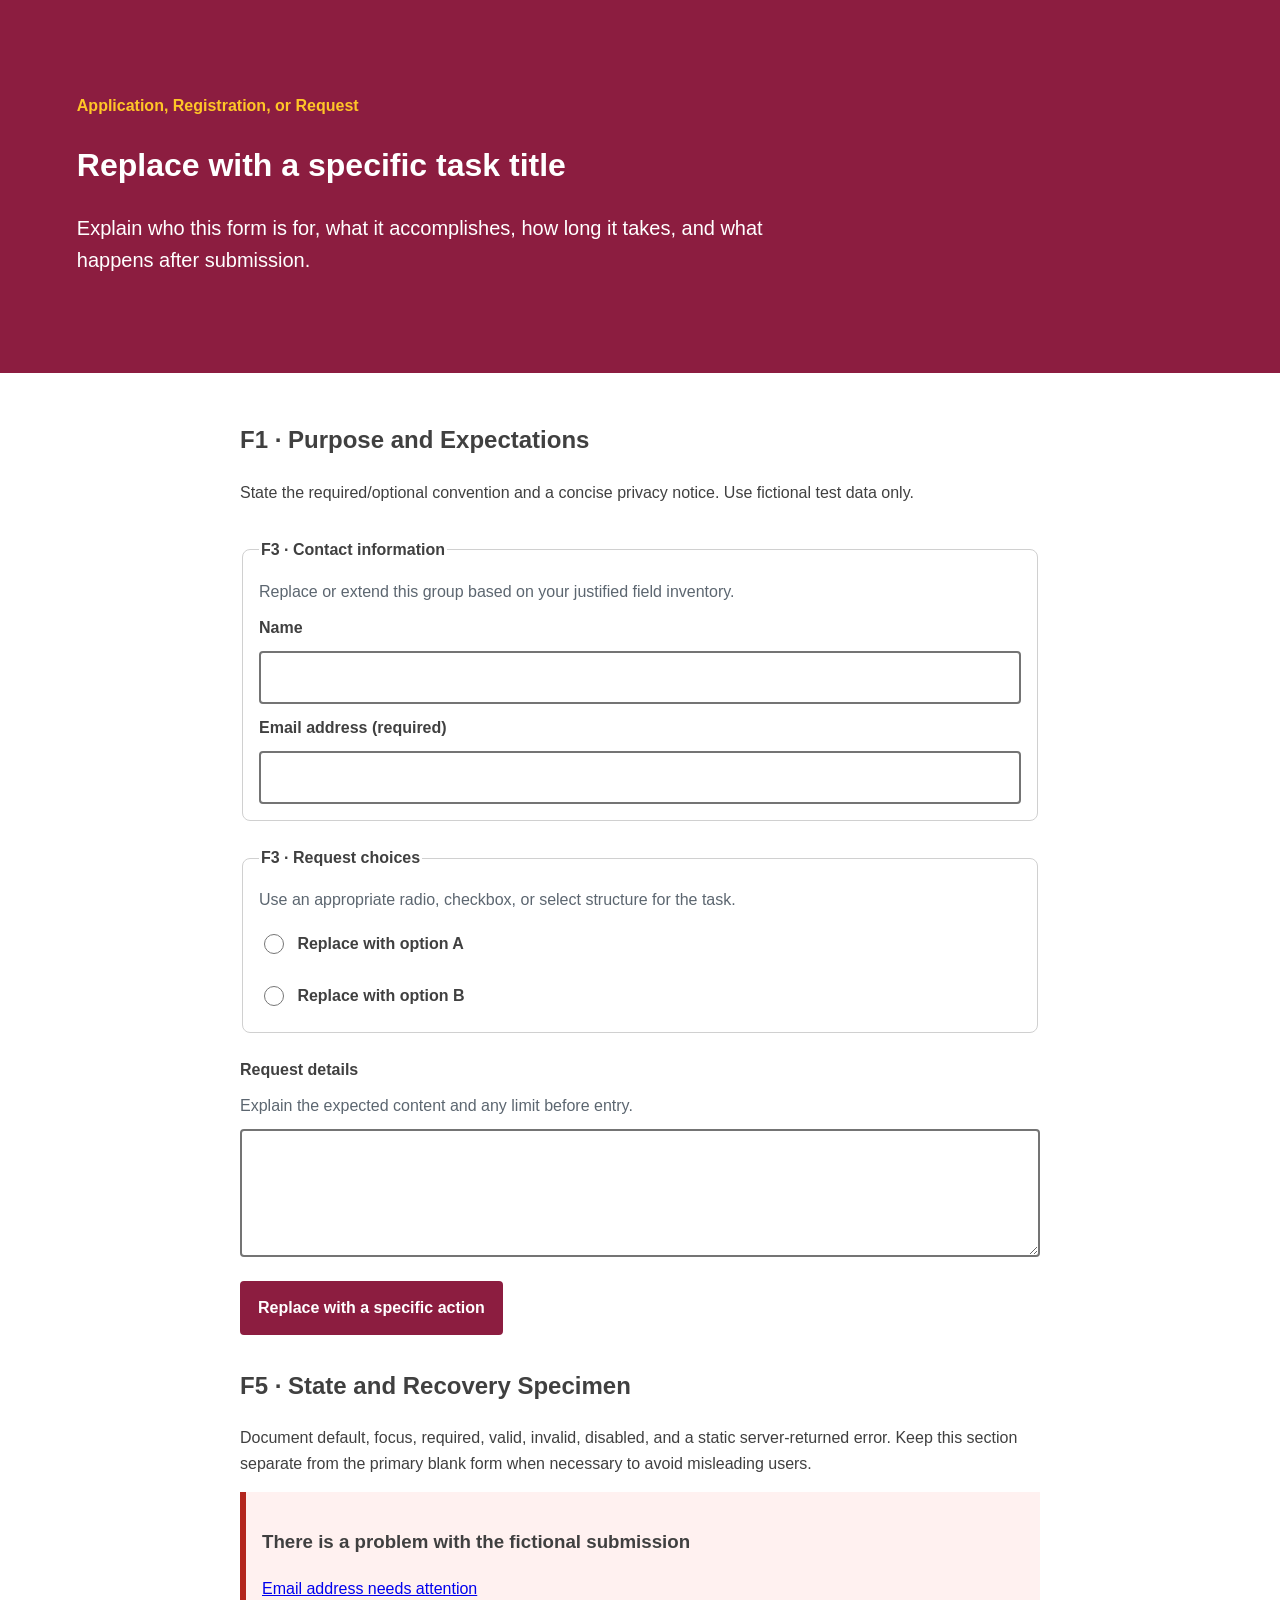
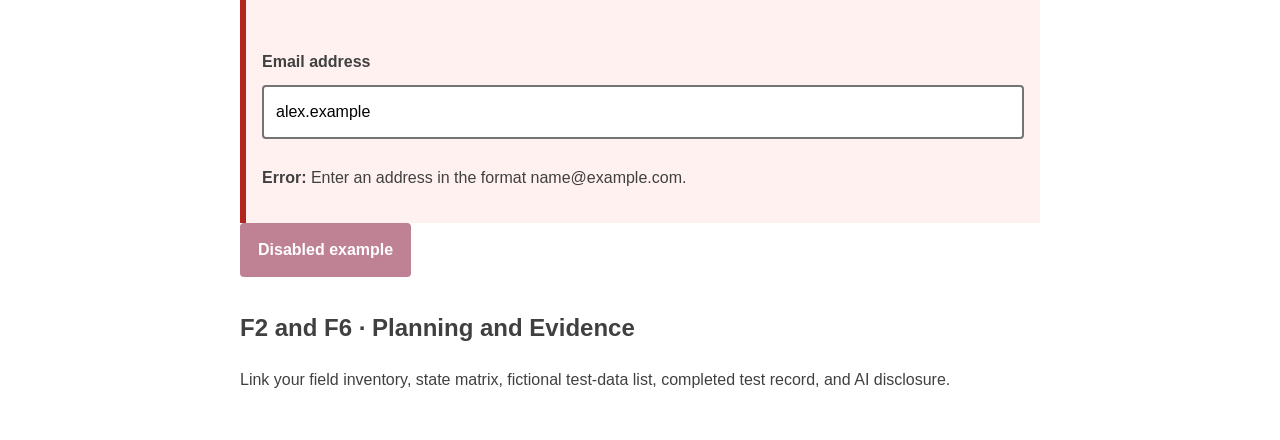
==== index.html @ 335e2324 "intial commit" ====
<!doctype html>
<html lang="en">
    <head>
        <meta charset="utf-8">
        <meta name="viewport" content="width=device-width,initial-scale=1">
        <title>Inclusive Form Flow</title><link rel="stylesheet" href="styles.css">
    </head>
    <body>
        <header class="page-header">
            <p class="eyebrow">Application, Registration, or Request</p>
            <h1>Replace with a specific task title</h1>
            <p class="lede">Explain who this form is for, what it accomplishes, how long it takes, and what happens after submission.</p>
        </header>
        <main>
            <section id="expectations">
                <h2>F1 · Purpose and Expectations</h2>
                <p>State the required/optional convention and a concise privacy notice. Use fictional test data only.</p>
            </section>
            <form action="" method="get">
                <fieldset>
                    <legend>F3 · Contact information</legend>
                    <p class="help">Replace or extend this group based on your justified field inventory.</p>
                    <div class="field">
                        <label for="name">Name</label>
                        <input id="name" name="name" type="text" autocomplete="name">
                    </div>
                    <div class="field">
                        <label for="email">Email address (required)</label>
                        <input id="email" name="email" type="email" autocomplete="email" required>
                    </div>
                </fieldset>
                <fieldset>
                    <legend>F3 · Request choices</legend>
                    <p class="help">Use an appropriate radio, checkbox, or select structure for the task.</p>
                    <label class="choice">
                        <input type="radio" name="request_type" value="option-a"> Replace with option A</label>
                        <label class="choice"><input type="radio" name="request_type" value="option-b"> Replace with option B</label>
                    </fieldset>
                    <div class="field">
                        <label for="details">Request details</label>
                        <p class="help" id="details-help">Explain the expected content and any limit before entry.</p>
                        <textarea id="details" name="details" aria-describedby="details-help"></textarea>
                    </div>
                    <button type="submit">Replace with a specific action</button>
                </form>
                <section id="states">
                    <h2>F5 · State and Recovery Specimen</h2>
                    <p>Document default, focus, required, valid, invalid, disabled, and a static server-returned error. Keep this section separate from the primary blank form when necessary to avoid misleading users.</p>
                    <div class="error-summary">
                        <h3>There is a problem with the fictional submission</h3>
                        <p><a href="#error-example">Email address needs attention</a></p>
                    </div>
                    <div class="field field-error">
                        <label for="error-example">Email address</label>
                        <input id="error-example" type="email" value="alex.example" aria-invalid="true" aria-describedby="error-message">
                        <p id="error-message"><strong>Error:</strong> Enter an address in the format name@example.com.</p>
                    </div>
                    <button type="button" disabled>Disabled example</button>
                </section>
                <section id="documentation">
                    <h2>F2 and F6 · Planning and Evidence</h2>
                    <p>Link your field inventory, state matrix, fictional test-data list, completed test record, and AI disclosure.</p>
                </section>
            </main>
        </body>
        </html>
---- styles.css ----
:root{
    --color-text:#404040;
    --color-surface:#fff;
    --color-action:#8c1d40;
    --color-accent:#ffc627;
    --color-border:#747474;
    --color-error:#b3261e;
    --color-muted:#5c6670;
    --space-3:1rem;
    --radius:.5rem;
    --measure:68ch;
}
*,*::before,*::after{
    box-sizing:border-box;
}
body{
    margin:0;
    color:var(--color-text);
    background:var(--color-surface);
    font-family:Arial,sans-serif;
    line-height:1.6;
}
.page-header{
    padding:clamp(2rem,6vw,5rem);
    background:var(--color-action);
    color:#fff;
}
.eyebrow{
    color:var(--color-accent);
    font-weight:700;
}
.lede{
    max-width:var(--measure);
    font-size:1.25rem;
}
main{
    max-width:52rem;
    margin:auto;
    padding:var(--space-3);
}
section,form{
    margin-block:2rem;
}
form,fieldset,.field{
    display:grid;
    gap:.65rem;
}
form{
    gap:1.5rem;
}
fieldset{
    padding:1rem;
    border:1px solid #d0d0d0;
    border-radius:var(--radius);
}
legend,label{
    font-weight:700;
}
.help{
    margin:0;
    color:var(--color-muted);
}
input,select,textarea,button{
    font:inherit;
}
input:not([type="radio"]):not([type="checkbox"]),select,textarea{
    width:100%;
    padding:.75rem;
    border:2px solid var(--color-border);
    border-radius:.25rem;
}
textarea{
    min-height:8rem;
    resize:vertical;
}
.choice{
    display:flex;
    gap:.65rem;
    align-items:flex-start;
    padding:.5rem 0;
}
.choice input{
    inline-size:1.25rem;
    block-size:1.25rem;
}
button{
    justify-self:start;
    min-height:44px;
    padding:.75rem 1rem;
    background:var(--color-action);
    color:#fff;
    border:2px solid var(--color-action);
    border-radius:.25rem;
    font-weight:700;
}
:focus-visible{
    outline:.2rem solid var(--color-accent);
    outline-offset:.2rem;
}
.error-summary,.field-error{
    padding:1rem;
    border-left:.4rem solid var(--color-error);
    background:#fff1f0;
}
.field-error input{
    border-color:var(--color-error);
}
button:disabled{
    opacity:.55;
    cursor:not-allowed;
}
@media (min-width:48rem){
    .paired-fields{
        display:grid;
        grid-template-columns:1fr 1fr;
        gap:1rem;
    }
}
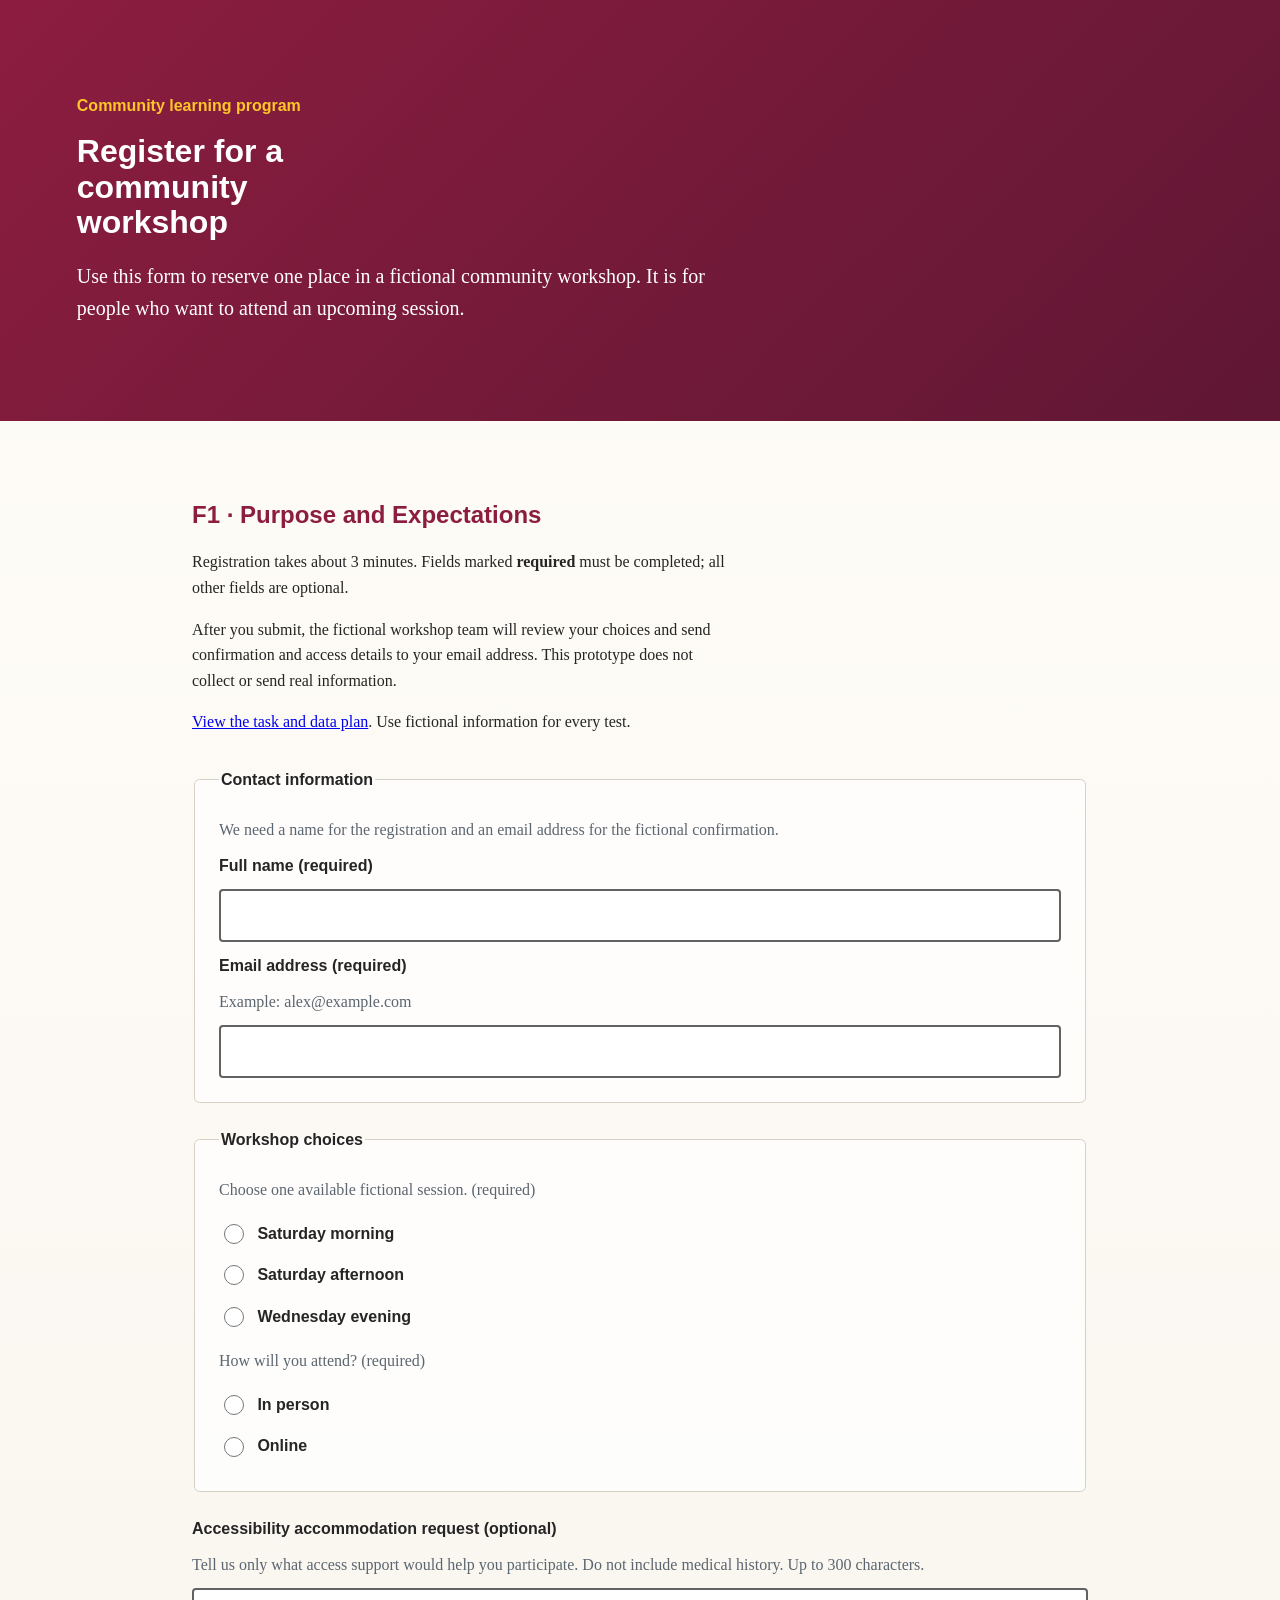
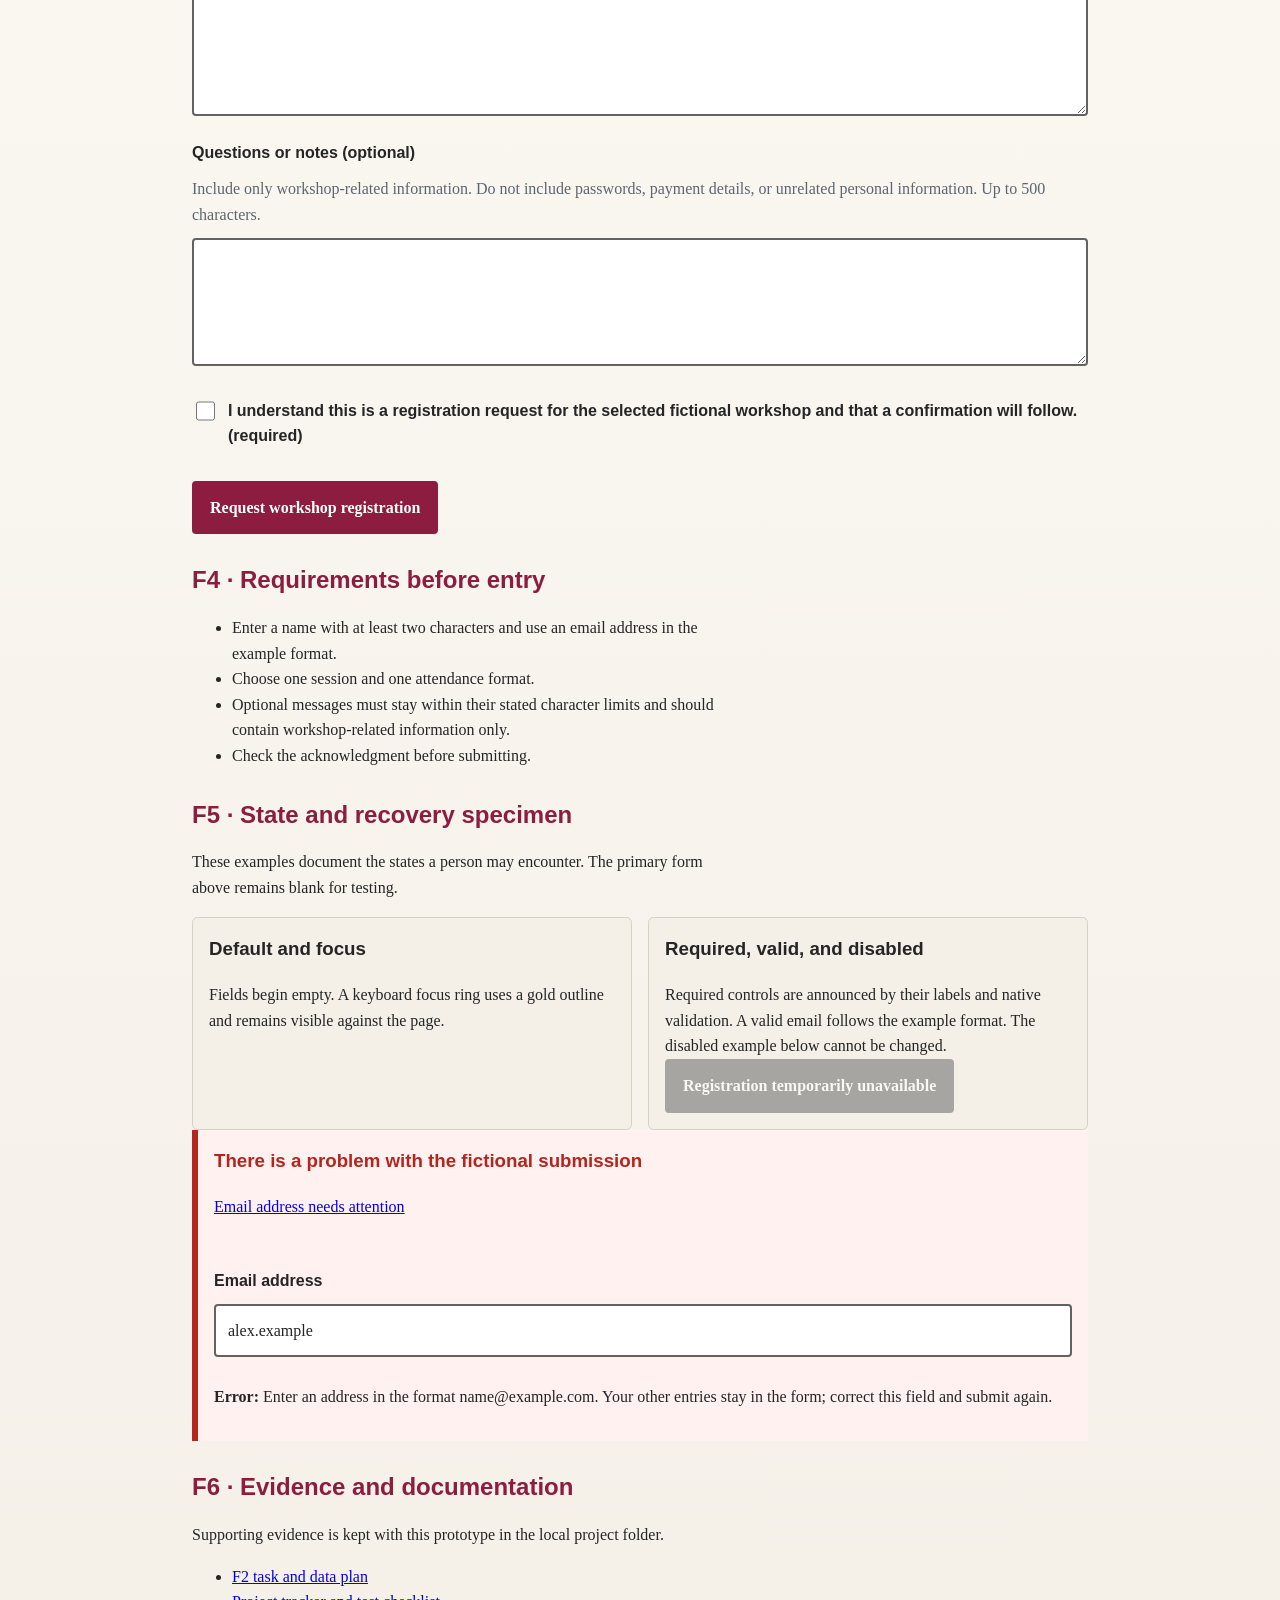
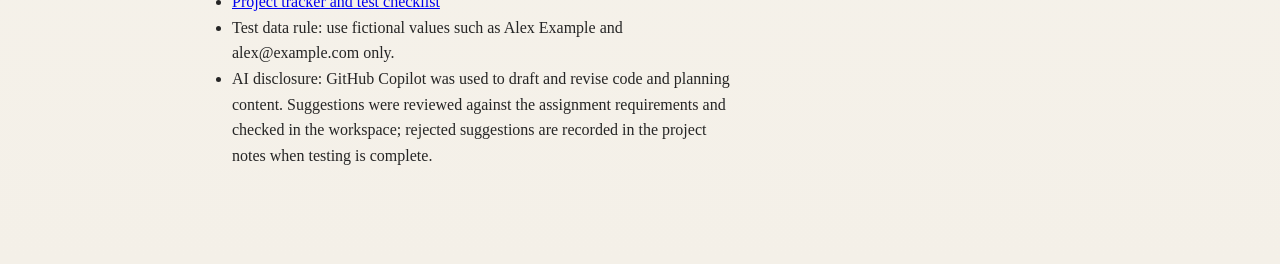
==== commit 6508f36c: "Complete community workshop registration form and design system" ====
--- a/index.html
+++ b/index.html
@@ -3,64 +3,113 @@
     <head>
         <meta charset="utf-8">
         <meta name="viewport" content="width=device-width,initial-scale=1">
-        <title>Inclusive Form Flow</title><link rel="stylesheet" href="styles.css">
+        <title>Community Workshop Registration</title>
+        <link rel="stylesheet" href="styles.css">
     </head>
     <body>
         <header class="page-header">
-            <p class="eyebrow">Application, Registration, or Request</p>
-            <h1>Replace with a specific task title</h1>
-            <p class="lede">Explain who this form is for, what it accomplishes, how long it takes, and what happens after submission.</p>
+            <p class="eyebrow">Community learning program</p>
+            <h1>Register for a community workshop</h1>
+            <p class="lede">Use this form to reserve one place in a fictional community workshop. It is for people who want to attend an upcoming session.</p>
         </header>
         <main>
             <section id="expectations">
                 <h2>F1 · Purpose and Expectations</h2>
-                <p>State the required/optional convention and a concise privacy notice. Use fictional test data only.</p>
+                <p>Registration takes about 3 minutes. Fields marked <strong>required</strong> must be completed; all other fields are optional.</p>
+                <p>After you submit, the fictional workshop team will review your choices and send confirmation and access details to your email address. This prototype does not collect or send real information.</p>
+                <p><a href="field-inventory-template.html">View the task and data plan</a>. Use fictional information for every test.</p>
             </section>
             <form action="" method="get">
                 <fieldset>
-                    <legend>F3 · Contact information</legend>
-                    <p class="help">Replace or extend this group based on your justified field inventory.</p>
+                    <legend>Contact information</legend>
+                    <p class="help">We need a name for the registration and an email address for the fictional confirmation.</p>
                     <div class="field">
-                        <label for="name">Name</label>
-                        <input id="name" name="name" type="text" autocomplete="name">
+                        <label for="name">Full name <span>(required)</span></label>
+                        <input id="name" name="name" type="text" autocomplete="name" minlength="2" required>
                     </div>
                     <div class="field">
                         <label for="email">Email address (required)</label>
-                        <input id="email" name="email" type="email" autocomplete="email" required>
+                        <p class="help" id="email-help">Example: alex@example.com</p>
+                        <input id="email" name="email" type="email" autocomplete="email" inputmode="email" aria-describedby="email-help" required>
                     </div>
                 </fieldset>
                 <fieldset>
-                    <legend>F3 · Request choices</legend>
-                    <p class="help">Use an appropriate radio, checkbox, or select structure for the task.</p>
-                    <label class="choice">
-                        <input type="radio" name="request_type" value="option-a"> Replace with option A</label>
-                        <label class="choice"><input type="radio" name="request_type" value="option-b"> Replace with option B</label>
-                    </fieldset>
+                    <legend>Workshop choices</legend>
                     <div class="field">
-                        <label for="details">Request details</label>
-                        <p class="help" id="details-help">Explain the expected content and any limit before entry.</p>
-                        <textarea id="details" name="details" aria-describedby="details-help"></textarea>
+                        <p id="session-help" class="help">Choose one available fictional session. (required)</p>
+                        <div role="group" aria-labelledby="session-help">
+                            <label class="choice"><input type="radio" name="workshop_session" value="morning" required> Saturday morning</label>
+                            <label class="choice"><input type="radio" name="workshop_session" value="afternoon"> Saturday afternoon</label>
+                            <label class="choice"><input type="radio" name="workshop_session" value="evening"> Wednesday evening</label>
+                        </div>
                     </div>
-                    <button type="submit">Replace with a specific action</button>
-                </form>
-                <section id="states">
-                    <h2>F5 · State and Recovery Specimen</h2>
-                    <p>Document default, focus, required, valid, invalid, disabled, and a static server-returned error. Keep this section separate from the primary blank form when necessary to avoid misleading users.</p>
-                    <div class="error-summary">
-                        <h3>There is a problem with the fictional submission</h3>
-                        <p><a href="#error-example">Email address needs attention</a></p>
+                    <div class="field">
+                        <p id="format-help" class="help">How will you attend? (required)</p>
+                        <div role="group" aria-labelledby="format-help">
+                            <label class="choice"><input type="radio" name="attendance_format" value="in_person" required> In person</label>
+                            <label class="choice"><input type="radio" name="attendance_format" value="online"> Online</label>
+                        </div>
                     </div>
-                    <div class="field field-error">
-                        <label for="error-example">Email address</label>
-                        <input id="error-example" type="email" value="alex.example" aria-invalid="true" aria-describedby="error-message">
-                        <p id="error-message"><strong>Error:</strong> Enter an address in the format name@example.com.</p>
+                </fieldset>
+                <div class="field">
+                    <label for="accommodation">Accessibility accommodation request (optional)</label>
+                    <p class="help" id="accommodation-help">Tell us only what access support would help you participate. Do not include medical history. Up to 300 characters.</p>
+                    <textarea id="accommodation" name="accommodation" maxlength="300" aria-describedby="accommodation-help"></textarea>
+                </div>
+                <div class="field">
+                    <label for="notes">Questions or notes (optional)</label>
+                    <p class="help" id="notes-help">Include only workshop-related information. Do not include passwords, payment details, or unrelated personal information. Up to 500 characters.</p>
+                    <textarea id="notes" name="notes" maxlength="500" aria-describedby="notes-help"></textarea>
+                </div>
+                <label class="choice">
+                    <input type="checkbox" name="registration_acknowledged" value="accepted" required>
+                    I understand this is a registration request for the selected fictional workshop and that a confirmation will follow. (required)
+                </label>
+                <button type="submit">Request workshop registration</button>
+            </form>
+            <section id="requirements">
+                <h2>F4 · Requirements before entry</h2>
+                <ul>
+                    <li>Enter a name with at least two characters and use an email address in the example format.</li>
+                    <li>Choose one session and one attendance format.</li>
+                    <li>Optional messages must stay within their stated character limits and should contain workshop-related information only.</li>
+                    <li>Check the acknowledgment before submitting.</li>
+                </ul>
+            </section>
+            <section id="states">
+                <h2>F5 · State and recovery specimen</h2>
+                <p>These examples document the states a person may encounter. The primary form above remains blank for testing.</p>
+                <div class="state-grid">
+                    <div class="state-example">
+                        <h3>Default and focus</h3>
+                        <p>Fields begin empty. A keyboard focus ring uses a gold outline and remains visible against the page.</p>
                     </div>
-                    <button type="button" disabled>Disabled example</button>
-                </section>
-                <section id="documentation">
-                    <h2>F2 and F6 · Planning and Evidence</h2>
-                    <p>Link your field inventory, state matrix, fictional test-data list, completed test record, and AI disclosure.</p>
-                </section>
+                    <div class="state-example">
+                        <h3>Required, valid, and disabled</h3>
+                        <p>Required controls are announced by their labels and native validation. A valid email follows the example format. The disabled example below cannot be changed.</p>
+                        <button type="button" disabled>Registration temporarily unavailable</button>
+                    </div>
+                </div>
+                <div class="error-summary">
+                    <h3>There is a problem with the fictional submission</h3>
+                    <p><a href="#error-example">Email address needs attention</a></p>
+                </div>
+                <div class="field field-error">
+                    <label for="error-example">Email address</label>
+                    <input id="error-example" type="email" value="alex.example" aria-invalid="true" aria-describedby="error-message">
+                    <p id="error-message"><strong>Error:</strong> Enter an address in the format name@example.com. Your other entries stay in the form; correct this field and submit again.</p>
+                </div>
+            </section>
+            <section id="documentation">
+                <h2>F6 · Evidence and documentation</h2>
+                <p>Supporting evidence is kept with this prototype in the local project folder.</p>
+                <ul>
+                    <li><a href="field-inventory-template.html">F2 task and data plan</a></li>
+                    <li><a href="assessment-tracker.html">Project tracker and test checklist</a></li>
+                    <li>Test data rule: use fictional values such as Alex Example and alex@example.com only.</li>
+                    <li>AI disclosure: GitHub Copilot was used to draft and revise code and planning content. Suggestions were reviewed against the assignment requirements and checked in the workspace; rejected suggestions are recorded in the project notes when testing is complete.</li>
+                </ul>
+            </section>
             </main>
         </body>
         </html>
--- a/styles.css
+++ b/styles.css
@@ -1,13 +1,15 @@
 :root{
-    --color-text:#404040;
-    --color-surface:#fff;
+    --color-text:#252525;
+    --color-surface:#fffdf8;
+    --color-surface-alt:#f4f0e8;
     --color-action:#8c1d40;
     --color-accent:#ffc627;
-    --color-border:#747474;
+    --color-border:#626262;
+    --color-border-soft:#d6d0c5;
     --color-error:#b3261e;
     --color-muted:#5c6670;
     --space-3:1rem;
-    --radius:.5rem;
+    --radius:.35rem;
     --measure:68ch;
 }
 *,*::before,*::after{
@@ -16,13 +18,27 @@
 body{
     margin:0;
     color:var(--color-text);
-    background:var(--color-surface);
-    font-family:Arial,sans-serif;
+    background:linear-gradient(180deg,#fffdf8 0%,#f4f0e8 100%);
+    font-family:Georgia,"Times New Roman",serif;
     line-height:1.6;
+}
+.page-header h1,
+h2,
+h3,
+button,
+label,
+legend,
+.eyebrow{
+    font-family:"Trebuchet MS",Arial,sans-serif;
+}
+.page-header h1{
+    max-width:18ch;
+    margin-block:.35rem 1rem;
+    line-height:1.1;
 }
 .page-header{
     padding:clamp(2rem,6vw,5rem);
-    background:var(--color-action);
+    background:linear-gradient(135deg,var(--color-action),#5f1733);
     color:#fff;
 }
 .eyebrow{
@@ -34,12 +50,23 @@
     font-size:1.25rem;
 }
 main{
-    max-width:52rem;
+    max-width:58rem;
     margin:auto;
-    padding:var(--space-3);
+    padding:clamp(1rem,4vw,3rem) var(--space-3) 4rem;
 }
 section,form{
     margin-block:2rem;
+}
+h2{
+    color:var(--color-action);
+    line-height:1.2;
+}
+h3{
+    margin-block-start:0;
+}
+section > p,
+section > ul{
+    max-width:var(--measure);
 }
 form,fieldset,.field{
     display:grid;
@@ -49,9 +76,10 @@
     gap:1.5rem;
 }
 fieldset{
-    padding:1rem;
-    border:1px solid #d0d0d0;
+    padding:clamp(1rem,3vw,1.5rem);
+    border:1px solid var(--color-border-soft);
     border-radius:var(--radius);
+    background:rgba(255,255,255,.72);
 }
 legend,label{
     font-weight:700;
@@ -68,6 +96,13 @@
     padding:.75rem;
     border:2px solid var(--color-border);
     border-radius:.25rem;
+    background:#fff;
+    color:var(--color-text);
+}
+input:not([type="radio"]):not([type="checkbox"]):focus,
+select:focus,
+textarea:focus{
+    border-color:var(--color-action);
 }
 textarea{
     min-height:8rem;
@@ -82,6 +117,8 @@
 .choice input{
     inline-size:1.25rem;
     block-size:1.25rem;
+    margin-block-start:.2rem;
+    accent-color:var(--color-action);
 }
 button{
     justify-self:start;
@@ -92,6 +129,12 @@
     border:2px solid var(--color-action);
     border-radius:.25rem;
     font-weight:700;
+    cursor:pointer;
+    transition:background-color .15s ease,transform .15s ease;
+}
+button:hover:not(:disabled){
+    background:#68162f;
+    transform:translateY(-1px);
 }
 :focus-visible{
     outline:.2rem solid var(--color-accent);
@@ -102,12 +145,31 @@
     border-left:.4rem solid var(--color-error);
     background:#fff1f0;
 }
+.error-summary h3{
+    color:var(--color-error);
+}
 .field-error input{
     border-color:var(--color-error);
+    background:#fffafa;
+}
+.state-grid{
+    display:grid;
+    gap:1rem;
+}
+.state-example{
+    padding:1rem;
+    border:1px solid var(--color-border-soft);
+    border-radius:var(--radius);
+    background:var(--color-surface-alt);
+}
+.state-example p{
+    margin-block-end:0;
 }
 button:disabled{
     opacity:.55;
     cursor:not-allowed;
+    background:#686868;
+    border-color:#686868;
 }
 @media (min-width:48rem){
     .paired-fields{
@@ -115,4 +177,7 @@
         grid-template-columns:1fr 1fr;
         gap:1rem;
     }
+    .state-grid{
+        grid-template-columns:1fr 1fr;
+    }
 }
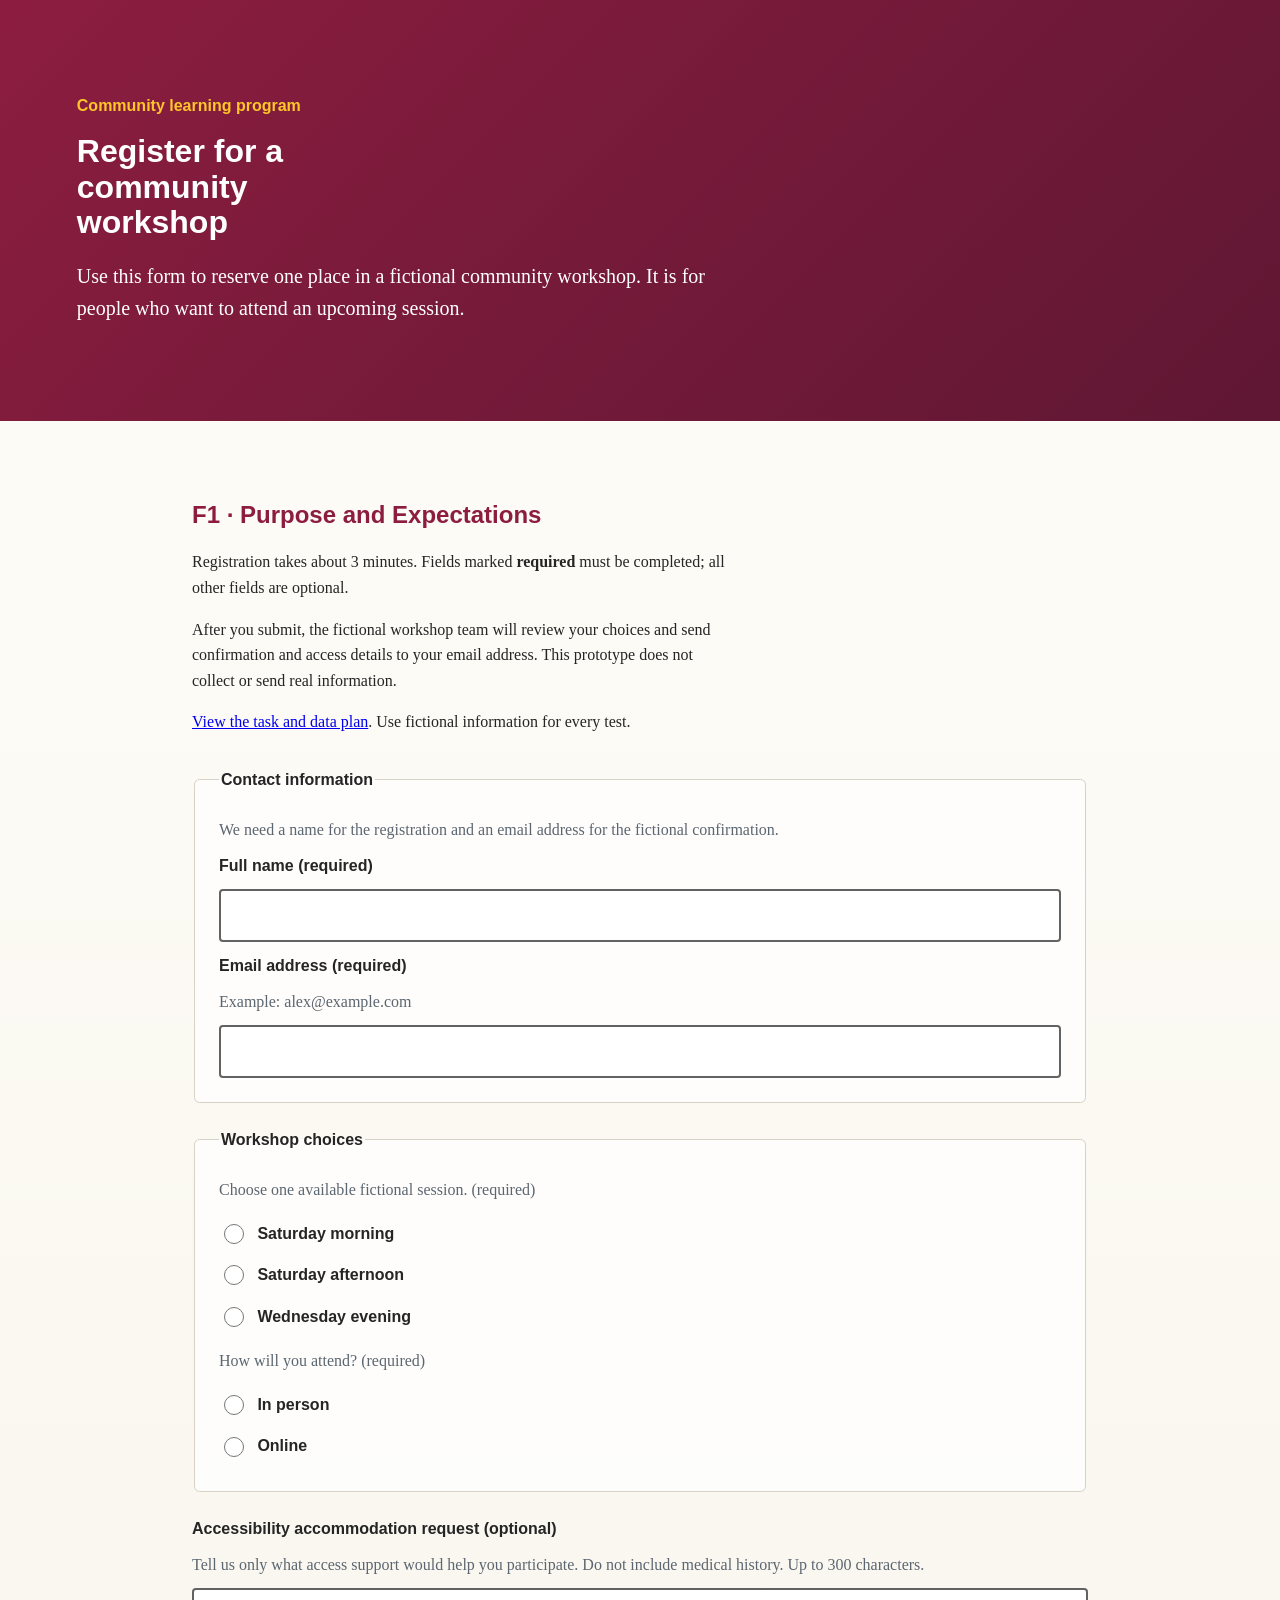
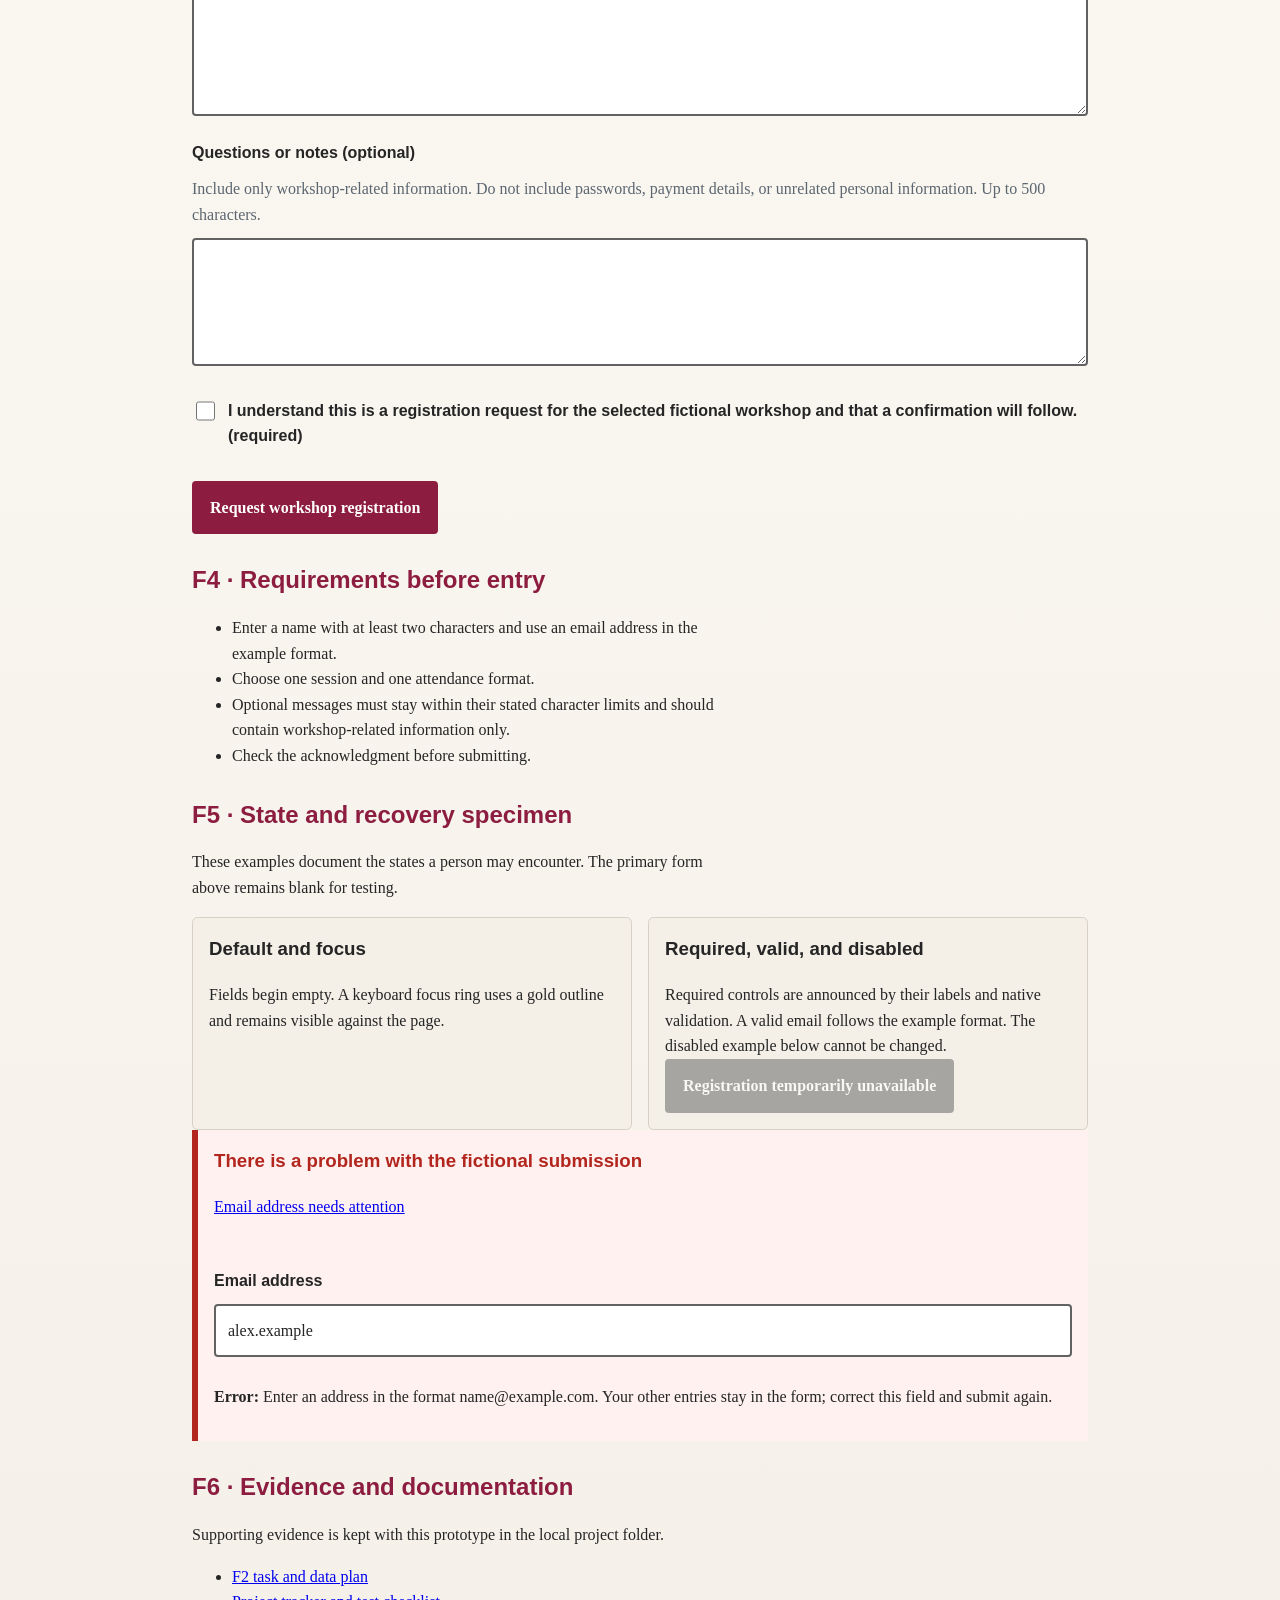
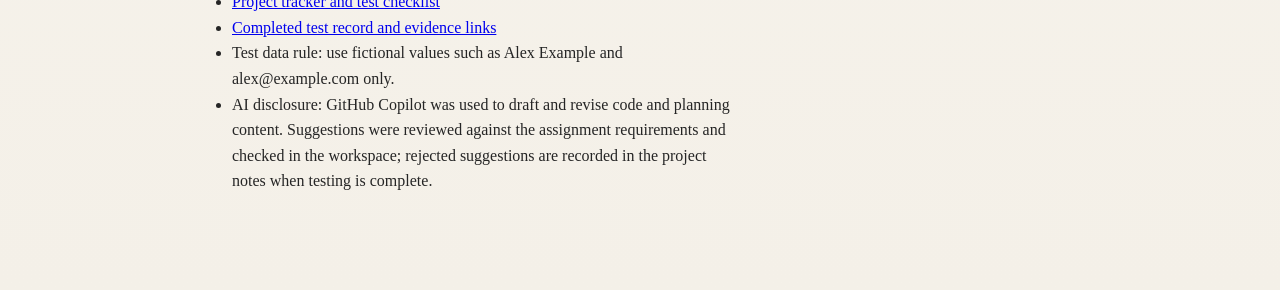
==== commit 011de50e: "Add test record and screenshot evidence" ====
--- a/index.html
+++ b/index.html
@@ -106,6 +106,7 @@
                 <ul>
                     <li><a href="field-inventory-template.html">F2 task and data plan</a></li>
                     <li><a href="assessment-tracker.html">Project tracker and test checklist</a></li>
+                    <li><a href="test-record.html">Completed test record and evidence links</a></li>
                     <li>Test data rule: use fictional values such as Alex Example and alex@example.com only.</li>
                     <li>AI disclosure: GitHub Copilot was used to draft and revise code and planning content. Suggestions were reviewed against the assignment requirements and checked in the workspace; rejected suggestions are recorded in the project notes when testing is complete.</li>
                 </ul>
